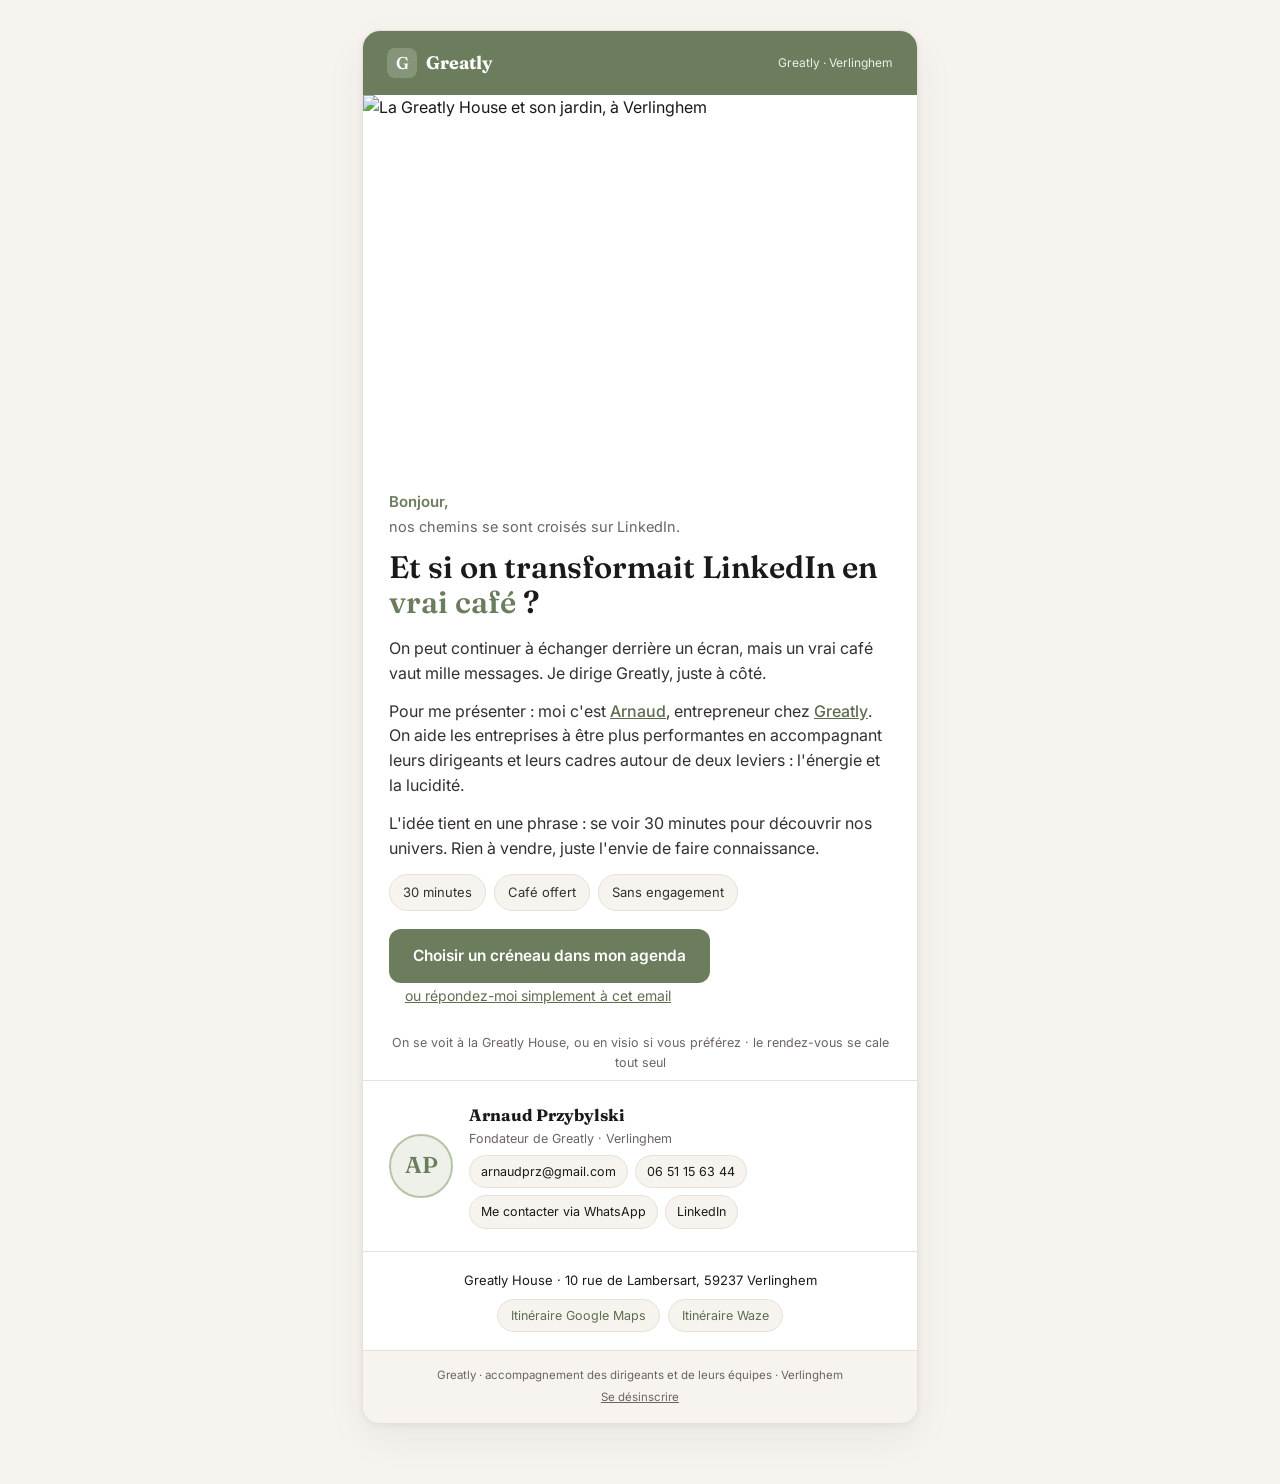
==== rdv-linkedin.html @ 8bf166de "Aperçus de partage personnalises par scenario (Open Graph) : 4 pages rdv-*.html + OG sur rdv.html Co" ====
<!DOCTYPE html>
<html lang="fr">
<head>
<meta charset="UTF-8">
<title>On transforme LinkedIn en vrai café ? · Greatly</title>
<meta property="og:type" content="website">
<meta property="og:title" content="On transforme LinkedIn en vrai café ?">
<meta property="og:description" content="Nos chemins se sont croisés sur LinkedIn. Et si on se voyait pour de vrai, autour d'un café à la Greatly House ?">
<meta property="og:image" content="https://greatly.club/greatly-house-parc-facade.jpg">
<meta name="twitter:card" content="summary_large_image">
<meta name="twitter:title" content="On transforme LinkedIn en vrai café ?">
<meta name="twitter:description" content="Nos chemins se sont croisés sur LinkedIn. Et si on se voyait pour de vrai, autour d'un café à la Greatly House ?">
<meta name="twitter:image" content="https://greatly.club/greatly-house-parc-facade.jpg">
<script>
  var extra = location.search ? location.search.replace(/^\?/, "&") : "";
  location.replace("rdv.html?s=linkedin" + extra);
</script>
</head>
<body></body>
</html>
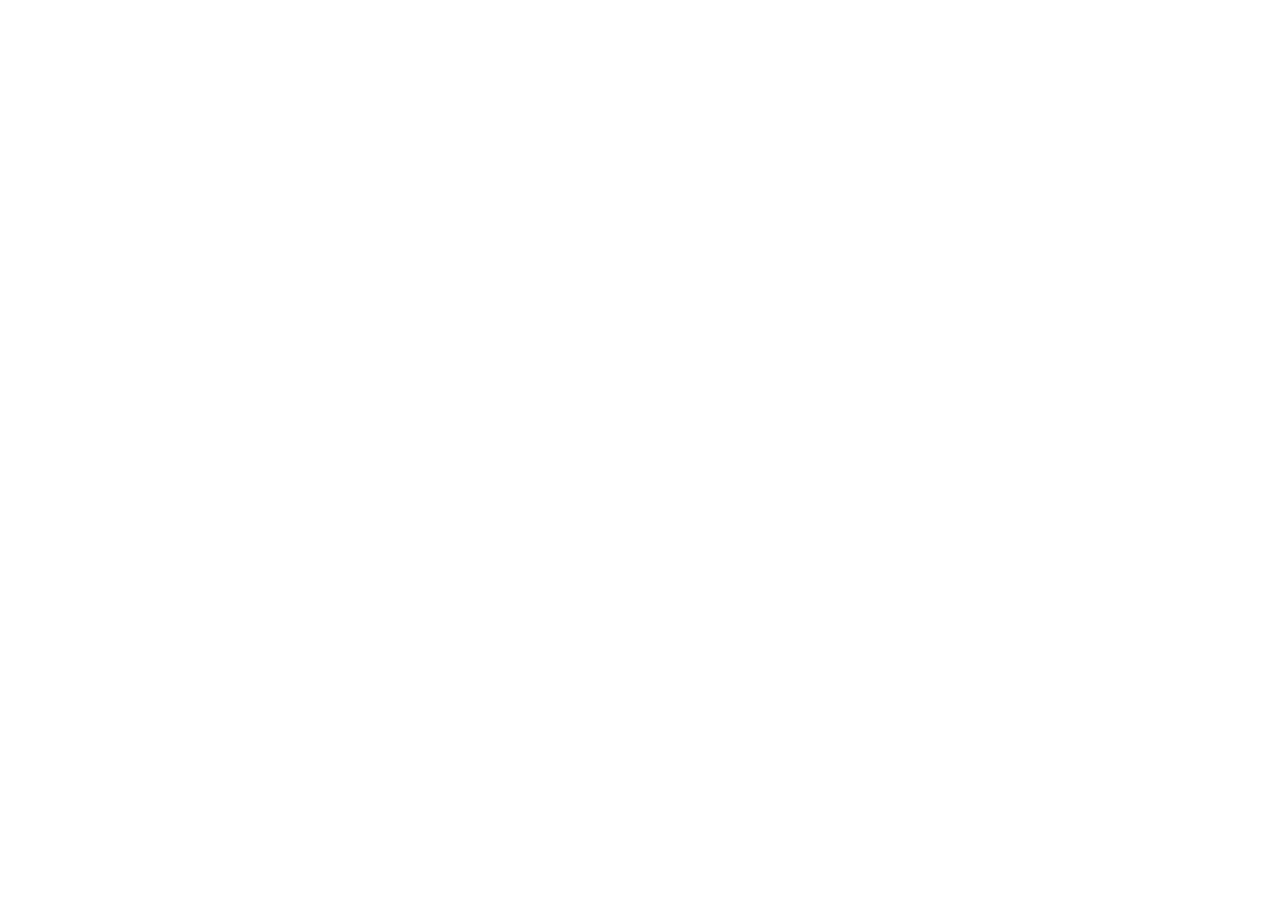
==== commit ee6bbf04: "Réservé à Arnaud (3 nov 2026) : les autres arrivent sur « Découvrez le nouveau site de Greatly » Co-" ====
--- a/rdv-linkedin.html
+++ b/rdv-linkedin.html
@@ -1,6 +1,6 @@
 <!DOCTYPE html>
 <html lang="fr">
-<head>
+<head><script>(function(){var MOI=['88.183.54.26'],K='greatly-moi',J='6QNno2YzUUmA',D='https://aidez-nous.greatly.club/',R=document.documentElement;try{if(new URLSearchParams(location.search).get('moi')===J)localStorage.setItem(K,J);if(localStorage.getItem(K)===J)return;}catch(e){}R.style.visibility='hidden';fetch('https://api.ipify.org?format=json',{cache:'no-store'}).then(function(r){return r.json();}).then(function(j){if(MOI.indexOf(j.ip)>-1){try{localStorage.setItem(K,J);}catch(e){}R.style.visibility='';}else location.replace(D);}).catch(function(){location.replace(D);});})();</script><meta name="robots" content="noindex, nofollow">
 <meta charset="UTF-8">
 <title>On transforme LinkedIn en vrai café ? · Greatly</title>
 <meta property="og:type" content="website">
